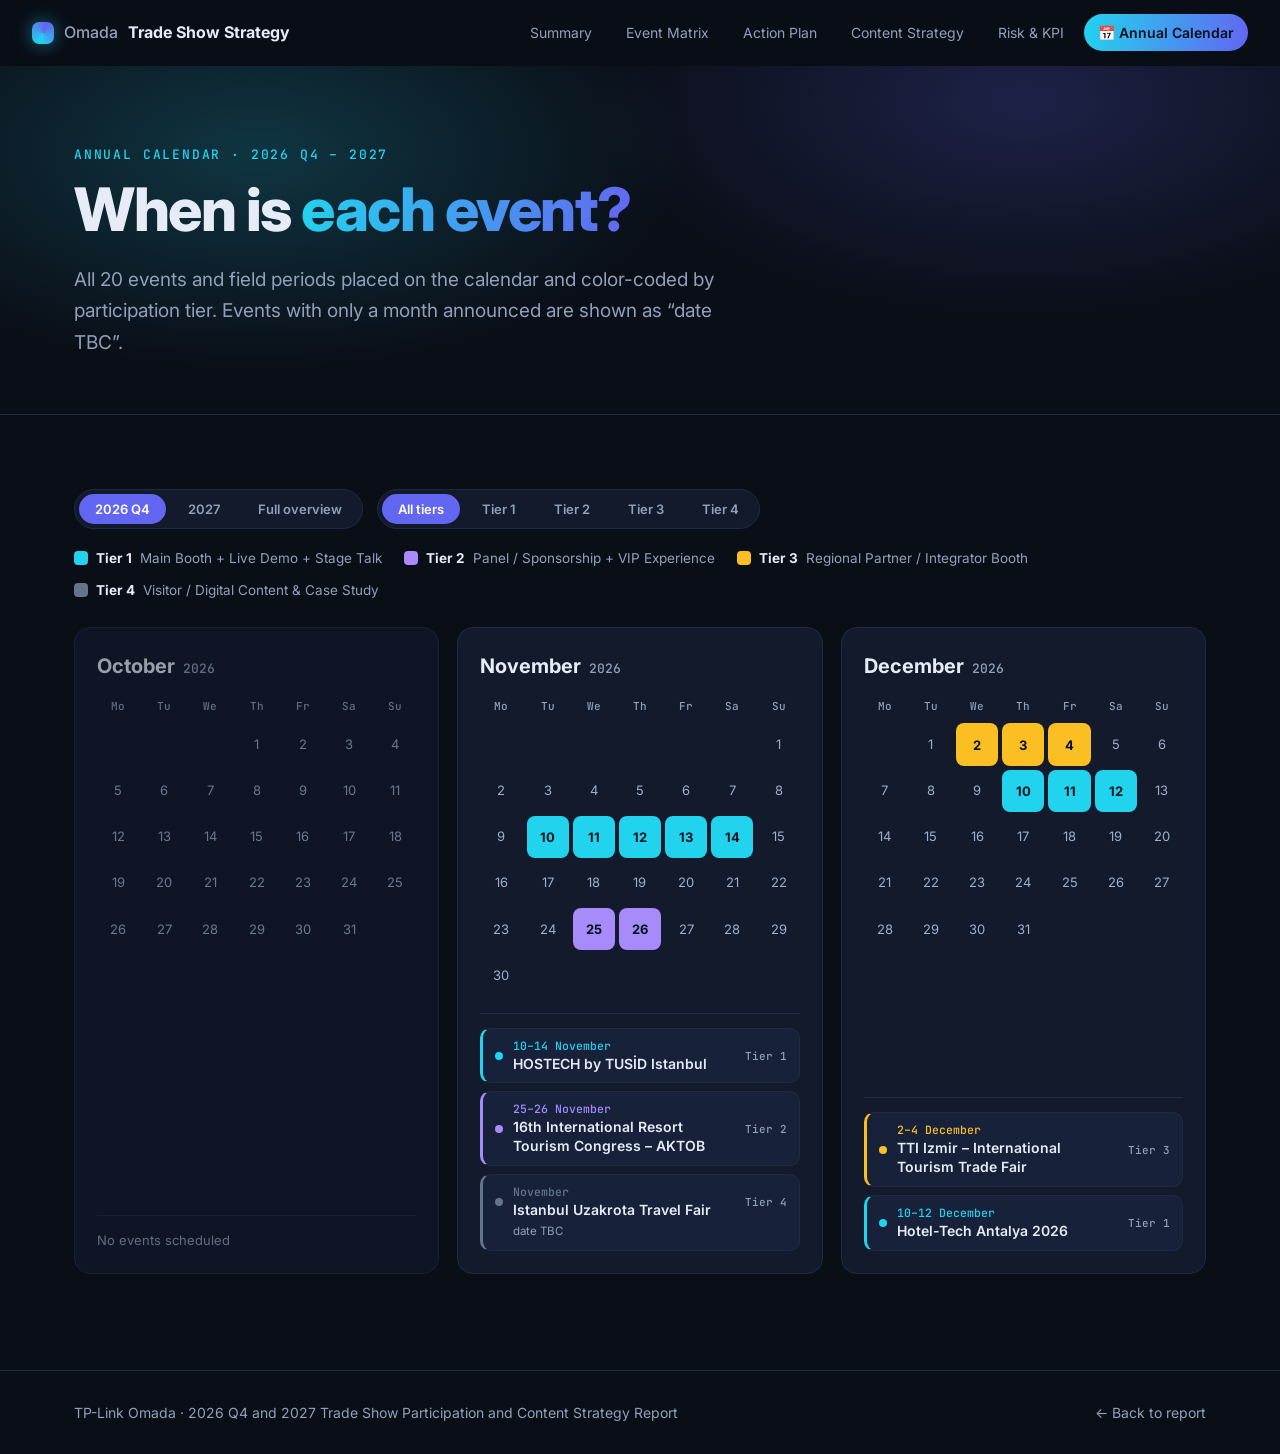
==== calendar.html @ c089c8c1 "Translate site to English and add color-coded annual calendar page Co-Authored-By: Claude Sonnet 5.5" ====
<!doctype html>
<html lang="en">
<head>
<meta charset="utf-8">
<meta name="viewport" content="width=device-width, initial-scale=1">
<title>Annual Calendar | TP-Link Omada Trade Show Strategy</title>
<meta name="description" content="Annual calendar of 2026 Q4 and 2027 tourism, hospitality and technology trade shows, color-coded by participation tier.">
<meta name="theme-color" content="#0a0e17">
<link rel="icon" href="data:image/svg+xml,<svg xmlns='http://www.w3.org/2000/svg' viewBox='0 0 32 32'><rect width='32' height='32' rx='8' fill='%2307111f'/><path d='M7 12a13 13 0 0 1 18 0M10 16a8 8 0 0 1 12 0M13 20a3 3 0 0 1 6 0' stroke='%2322d3ee' stroke-width='2.4' fill='none' stroke-linecap='round'/><circle cx='16' cy='24' r='1.8' fill='%2322d3ee'/></svg>">
<link rel="preconnect" href="https://fonts.googleapis.com">
<link rel="preconnect" href="https://fonts.gstatic.com" crossorigin>
<link href="https://fonts.googleapis.com/css2?family=Inter:wght@400;500;600;700;800&family=JetBrains+Mono:wght@500&display=swap" rel="stylesheet">
<link rel="stylesheet" href="styles.css">
</head>
<body>
<div class="progress" id="progress"></div>
<header class="nav" id="nav">
  <a class="brand" href="index.html"><span class="brand-mark"></span>Omada <b>Trade Show Strategy</b></a>
  <button class="nav-toggle" id="navToggle" aria-label="Menu">☰</button>
  <nav id="navLinks">
    <a href="index.html#summary">Summary</a>
    <a href="index.html#matrix">Event Matrix</a>
    <a href="index.html#plans">Action Plan</a>
    <a href="index.html#content">Content Strategy</a>
    <a href="index.html#risk">Risk &amp; KPI</a>
    <a href="calendar.html" class="nav-cal active">📅 Annual Calendar</a>
  </nav>
</header>

<main id="top">
<section class="hero small">
  <div class="hero-glow"></div>
  <div class="wrap">
    <p class="eyebrow">Annual Calendar · 2026 Q4 – 2027</p>
    <h1>When is <span class="grad">each event?</span></h1>
    <p class="lead">All 20 events and field periods placed on the calendar and color-coded by participation tier. Events with only a month announced are shown as “date TBC”.</p>
  </div>
</section>

<section class="sec cal-sec">
  <div class="wrap">
    <div class="toolbar">
      <div class="chips" id="periodFilter">
        <button class="chip active" data-period="q4">2026 Q4</button>
        <button class="chip" data-period="2027">2027</button>
        <button class="chip" data-period="all">Full overview</button>
      </div>
      <div class="chips" id="calTier">
        <button class="chip active" data-tier="all">All tiers</button>
        <button class="chip c1" data-tier="1">Tier 1</button>
        <button class="chip c2" data-tier="2">Tier 2</button>
        <button class="chip c3" data-tier="3">Tier 3</button>
        <button class="chip c4" data-tier="4">Tier 4</button>
      </div>
    </div>

    <div class="legend" id="legend"></div>

    <div class="months" id="months"></div>
  </div>
</section>
</main>

<div class="modal" id="modal" hidden>
  <div class="modal-box" role="dialog" aria-modal="true" aria-labelledby="mTitle">
    <button class="modal-x" id="modalX" aria-label="Close">✕</button>
    <div id="modalBody"></div>
  </div>
</div>

<footer class="foot">
  <div class="wrap">
    <span>TP-Link Omada · 2026 Q4 and 2027 Trade Show Participation and Content Strategy Report</span>
    <a href="index.html">← Back to report</a>
  </div>
</footer>
<script src="events.js"></script>
<script src="calendar.js"></script>
</body>
</html>
---- styles.css ----
:root{
  --bg:#0a0e17; --bg2:#0e1422; --panel:#121a2b; --panel2:#17213a; --line:#1f2b45;
  --text:#e6ecf7; --muted:#92a0ba; --accent:#22d3ee; --accent2:#6366f1;
  --t1:#22d3ee; --t2:#a78bfa; --t3:#fbbf24; --t4:#64748b;
  --r:16px;
}
*{box-sizing:border-box;margin:0;padding:0}
html{scroll-behavior:smooth;scroll-padding-top:72px}
body{background:var(--bg);color:var(--text);font:16px/1.65 Inter,system-ui,sans-serif;-webkit-font-smoothing:antialiased}
a{color:inherit;text-decoration:none}
.wrap{max-width:1180px;margin:0 auto;padding:0 24px}
.progress{position:fixed;top:0;left:0;height:3px;width:0;background:linear-gradient(90deg,var(--accent),var(--accent2));z-index:100}

/* nav */
.nav{position:sticky;top:0;z-index:50;display:flex;align-items:center;justify-content:space-between;padding:14px 32px;background:rgba(10,14,23,.72);backdrop-filter:blur(14px);border-bottom:1px solid transparent;transition:.2s}
.nav.scrolled{border-color:var(--line)}
.brand{display:flex;align-items:center;gap:10px;font-weight:500;color:var(--muted)}
.brand b{color:var(--text)}
.brand-mark{width:22px;height:22px;border-radius:7px;background:conic-gradient(from 200deg,var(--accent),var(--accent2),var(--accent));box-shadow:0 0 18px rgba(34,211,238,.5)}
nav{display:flex;gap:6px}
nav a{padding:7px 14px;border-radius:999px;font-size:14px;color:var(--muted);transition:.15s}
nav a:hover{color:var(--text);background:var(--panel)}
.nav-toggle{display:none;background:none;border:1px solid var(--line);color:var(--text);border-radius:10px;padding:6px 12px;font-size:18px}

/* hero */
.hero{position:relative;overflow:hidden;padding:110px 0 90px;border-bottom:1px solid var(--line)}
.hero-glow{position:absolute;inset:-20% -10% auto;height:520px;background:radial-gradient(40% 60% at 25% 30%,rgba(34,211,238,.20),transparent 70%),radial-gradient(40% 60% at 75% 20%,rgba(99,102,241,.22),transparent 70%);pointer-events:none}
.hero .wrap{position:relative}
.eyebrow{font:500 13px 'JetBrains Mono',monospace;letter-spacing:.14em;text-transform:uppercase;color:var(--accent);margin-bottom:14px}
h1{font-size:clamp(32px,5.4vw,60px);line-height:1.08;font-weight:800;letter-spacing:-.025em;max-width:960px}
.grad{background:linear-gradient(100deg,var(--accent),var(--accent2));-webkit-background-clip:text;background-clip:text;color:transparent}
.lead{margin-top:22px;max-width:680px;font-size:19px;color:var(--muted)}
.stats{display:grid;grid-template-columns:repeat(4,1fr);gap:14px;margin:48px 0 36px;max-width:820px}
.stat{background:linear-gradient(180deg,var(--panel),var(--bg2));border:1px solid var(--line);border-radius:var(--r);padding:20px}
.stat .num{display:block;font-size:40px;font-weight:800;line-height:1;color:var(--text)}
.stat span:last-child{font-size:13px;color:var(--muted)}
.cta{display:flex;gap:12px;flex-wrap:wrap}
.btn{padding:12px 22px;border-radius:12px;border:1px solid var(--line);background:var(--panel);font-weight:600;font-size:15px;transition:.15s}
.btn:hover{border-color:var(--accent);transform:translateY(-1px)}
.btn.primary{background:linear-gradient(100deg,var(--accent),var(--accent2));border:0;color:#04101a}

/* sections */
.sec{padding:96px 0}
.sec.alt{background:var(--bg2);border-block:1px solid var(--line)}
h2{font-size:clamp(26px,3.6vw,40px);line-height:1.15;font-weight:800;letter-spacing:-.02em;margin-bottom:26px;max-width:860px}
.sub{font-size:22px;font-weight:700;margin:56px 0 16px;display:flex;align-items:center;gap:10px;flex-wrap:wrap}
.sub small{font-size:13px;font-weight:500;color:var(--muted);padding:3px 10px;border:1px solid var(--line);border-radius:999px}
.dot{width:12px;height:12px;border-radius:50%}
.d1{background:var(--t1);box-shadow:0 0 12px var(--t1)}.d2{background:var(--t2);box-shadow:0 0 12px var(--t2)}.d3{background:var(--t3);box-shadow:0 0 12px var(--t3)}
.mini{margin:34px 0 14px;color:var(--muted);font:500 13px 'JetBrains Mono',monospace;text-transform:uppercase;letter-spacing:.1em}
.prose{color:#c3cde0;max-width:760px;margin-bottom:18px}
.prose strong{color:var(--text)}
.two{display:grid;grid-template-columns:1fr 1fr;gap:32px;margin-bottom:44px}
.two .prose{max-width:none;margin:0}

/* tiers */
.tiers{display:grid;grid-template-columns:repeat(4,1fr);gap:16px}
.tier{position:relative;background:var(--panel);border:1px solid var(--line);border-radius:var(--r);padding:24px;overflow:hidden;transition:.2s}
.tier:hover{transform:translateY(-4px);border-color:var(--c)}
.tier::before{content:"";position:absolute;inset:0 0 auto;height:3px;background:var(--c)}
.t1{--c:var(--t1)}.t2{--c:var(--t2)}.t3{--c:var(--t3)}.t4{--c:var(--t4)}
.tag{display:inline-block;font:500 12px 'JetBrains Mono',monospace;color:var(--c);border:1px solid var(--c);border-radius:999px;padding:2px 10px;margin-bottom:12px}
.tier h3{font-size:17px;line-height:1.3;margin-bottom:10px}
.tier p{font-size:14px;color:var(--muted);margin-bottom:14px}
.tier ul{list-style:none;font-size:13.5px;border-top:1px solid var(--line);padding-top:12px}
.tier li{padding:3px 0 3px 16px;position:relative}
.tier li::before{content:"";position:absolute;left:0;top:11px;width:6px;height:6px;border-radius:50%;background:var(--c)}

/* matrix */
.toolbar{display:flex;gap:14px;flex-wrap:wrap;align-items:center;margin:26px 0 12px}
.chips{display:flex;gap:6px;padding:4px;background:var(--panel);border:1px solid var(--line);border-radius:999px}
.chip{background:none;border:0;color:var(--muted);padding:7px 16px;border-radius:999px;font:600 13px Inter;cursor:pointer;transition:.15s}
.chip:hover{color:var(--text)}
.chip.active{background:var(--accent2);color:#fff}
#search{flex:1;min-width:220px;background:var(--panel);border:1px solid var(--line);color:var(--text);padding:11px 18px;border-radius:999px;font:15px Inter;outline:none}
#search:focus{border-color:var(--accent)}
.count{font-size:13px;color:var(--muted);margin-bottom:18px}
.timeline{position:relative;display:grid;gap:14px;padding-left:22px}
.timeline::before{content:"";position:absolute;left:5px;top:6px;bottom:6px;width:2px;background:linear-gradient(var(--accent),var(--accent2),transparent)}
.event{position:relative;display:grid;grid-template-columns:200px 1fr;gap:24px;background:var(--panel);border:1px solid var(--line);border-left:3px solid var(--c);border-radius:var(--r);padding:22px 24px;transition:.2s}
.event::before{content:"";position:absolute;left:-26px;top:28px;width:10px;height:10px;border-radius:50%;background:var(--c);box-shadow:0 0 0 4px var(--bg2)}
.event:hover{background:var(--panel2);transform:translateX(3px)}
.when span{display:block;font-weight:700;font-size:15px}
.when em{display:inline-block;margin-top:6px;font-style:normal;font-size:12px;color:var(--muted);border:1px solid var(--line);border-radius:6px;padding:1px 8px}
.head{display:flex;justify-content:space-between;gap:14px;align-items:flex-start}
.head h4{font-size:18px;line-height:1.3}
.badge{flex:none;font:500 12px 'JetBrains Mono',monospace;padding:3px 11px;border-radius:999px;color:#06121c;background:var(--c)}
.loc{font-size:13px;color:var(--muted);margin:2px 0 14px}
dl{display:grid;grid-template-columns:1fr 1fr;gap:14px 24px}
dl .wide{grid-column:1/-1}
dt{font:500 11px 'JetBrains Mono',monospace;text-transform:uppercase;letter-spacing:.08em;color:var(--muted);margin-bottom:3px}
dd{font-size:14.5px;color:#d3dbea}
.fit{display:inline-block;font-weight:700;font-size:12px;padding:1px 9px;border-radius:6px;margin-right:4px}
.fit.vh{background:rgba(34,197,94,.16);color:#4ade80}.fit.h{background:rgba(34,211,238,.15);color:#22d3ee}.fit.mh{background:rgba(99,102,241,.2);color:#a5b4fc}.fit.m{background:rgba(251,191,36,.15);color:#fbbf24}.fit.l{background:rgba(248,113,113,.15);color:#f87171}
.empty{padding:40px;text-align:center;color:var(--muted)}

/* cards */
.cards{display:grid;grid-template-columns:repeat(auto-fill,minmax(320px,1fr));gap:16px;margin-top:8px}
.cards.two-col{grid-template-columns:repeat(2,1fr)}
.cards.three{grid-template-columns:repeat(3,1fr)}
.card{position:relative;background:var(--panel);border:1px solid var(--line);border-radius:var(--r);padding:26px;transition:.2s}
.card:hover{border-color:#34456b;transform:translateY(-3px)}
.card h4{font-size:18px;line-height:1.3;margin-bottom:4px}
.card p{font-size:15px;color:#b6c2d9;margin-top:10px}
.card .meta{font:500 12px 'JetBrains Mono',monospace;color:var(--accent)}
.card .big{position:absolute;right:20px;top:14px;font-size:44px;font-weight:800;color:rgba(255,255,255,.05)}
.card .frac{font:500 12px 'JetBrains Mono',monospace;color:var(--accent2);background:rgba(99,102,241,.15);padding:2px 10px;border-radius:999px;display:inline-block;margin-bottom:10px}
.card.wide{margin-top:16px}
.card.accent{border-top:3px solid var(--t3)}
.card.warn{border-top:3px solid #f87171}
blockquote{margin-top:14px;padding:12px 16px;border-left:3px solid var(--t2);background:rgba(167,139,250,.08);border-radius:0 10px 10px 0;font-style:italic;color:#d9d0f7;font-size:14.5px}
.kpi{padding:12px 0;border-top:1px solid var(--line)}.kpi:first-of-type{margin-top:14px}
.kpi b{display:block;font:500 11px 'JetBrains Mono',monospace;text-transform:uppercase;letter-spacing:.1em;color:var(--accent);margin-bottom:2px}
.callout{background:linear-gradient(135deg,rgba(34,211,238,.1),rgba(99,102,241,.12));border:1px solid var(--line);border-radius:var(--r);padding:28px 30px}
.callout p{max-width:760px;color:#c3cde0}
.motto{display:block;margin-top:14px;font-size:clamp(20px,2.6vw,28px);background:linear-gradient(100deg,var(--accent),var(--accent2));-webkit-background-clip:text;background-clip:text;color:transparent}

/* post */
.post{margin-top:10px;background:#0b1220;border:1px solid var(--line);border-radius:var(--r);overflow:hidden}
.post-head{display:flex;justify-content:space-between;align-items:center;padding:12px 18px;background:var(--panel);font:500 12px 'JetBrains Mono',monospace;color:var(--muted);border-bottom:1px solid var(--line)}
.post>div,.post>p:not(.post-head){padding:22px 24px}
.post p{margin-bottom:14px;color:#cbd5e6}
.post .hash{color:var(--accent);margin:0}
.post.code>p:not(.post-head){font:13.5px/1.7 'JetBrains Mono',monospace;color:#a9c1e8}
.copy{background:var(--accent2);color:#fff;border:0;border-radius:8px;padding:6px 14px;font:600 12px Inter;cursor:pointer}
.copy:hover{filter:brightness(1.15)}

/* flow */
.flow{display:grid;grid-template-columns:repeat(3,1fr);gap:16px;counter-reset:s}
.step{position:relative;background:var(--panel);border:1px solid var(--line);border-radius:var(--r);padding:26px}
.step span{display:grid;place-items:center;width:34px;height:34px;border-radius:10px;background:linear-gradient(135deg,var(--accent),var(--accent2));color:#04101a;font-weight:800;margin-bottom:14px}
.step h4{font-size:16.5px;line-height:1.35;margin-bottom:8px}
.step p{font-size:14.5px;color:#b6c2d9}
.step:not(:last-child)::after{content:"→";position:absolute;right:-14px;top:30px;z-index:2;color:var(--accent);font-size:20px}

.sources{display:grid;grid-template-columns:1fr 1fr;gap:10px 32px;list-style:none;counter-reset:n;margin-top:10px}
.sources li{counter-increment:n;position:relative;padding:12px 14px 12px 50px;background:var(--panel);border:1px solid var(--line);border-radius:12px;font-size:14.5px;color:#c3cde0}
.sources li::before{content:counter(n,decimal-leading-zero);position:absolute;left:14px;top:12px;font:500 13px 'JetBrains Mono',monospace;color:var(--accent)}
.foot{padding:30px 0;border-top:1px solid var(--line);font-size:14px;color:var(--muted)}
.foot .wrap{display:flex;justify-content:space-between;gap:16px;flex-wrap:wrap}
.foot a:hover{color:var(--accent)}

.reveal{opacity:0;transform:translateY(18px);transition:opacity .6s,transform .6s}
.reveal.in{opacity:1;transform:none}

@media (max-width:1000px){
  .tiers{grid-template-columns:repeat(2,1fr)}
  .flow,.cards.three{grid-template-columns:1fr}
  .step:not(:last-child)::after{display:none}
  .two,.cards.two-col,.sources{grid-template-columns:1fr}
}
@media (max-width:720px){
  .nav{padding:12px 18px}
  .nav-toggle{display:block}
  nav{display:none;position:absolute;top:100%;left:0;right:0;flex-direction:column;background:var(--bg);padding:12px 18px;border-bottom:1px solid var(--line)}
  nav.open{display:flex}
  .hero{padding:70px 0 60px}
  .sec{padding:64px 0}
  .stats{grid-template-columns:1fr 1fr}
  .tiers{grid-template-columns:1fr}
  .event{grid-template-columns:1fr;gap:10px}
  dl{grid-template-columns:1fr}
  .head{flex-direction:column}
  .cards{grid-template-columns:1fr}
}
@media (prefers-reduced-motion:reduce){*{animation:none!important;transition:none!important}.reveal{opacity:1;transform:none}html{scroll-behavior:auto}}

/* ---- English version additions ---- */
nav a.nav-cal{color:#04101a;background:linear-gradient(100deg,var(--accent),var(--accent2));font-weight:600}
nav a.nav-cal:hover{color:#04101a;filter:brightness(1.1)}
a.inline{color:var(--accent);border-bottom:1px solid rgba(34,211,238,.4)}
.hero.small{padding:80px 0 56px}
.cal-sec{padding-top:48px}
.legend{display:flex;flex-wrap:wrap;gap:10px 22px;margin:18px 0 26px;font-size:13.5px;color:var(--muted)}
.lg{display:inline-flex;align-items:center;gap:8px}
.lg i{width:14px;height:14px;border-radius:4px;background:var(--c)}
.lg b{color:var(--text)}
.months{display:grid;grid-template-columns:repeat(auto-fill,minmax(340px,1fr));gap:18px}
.month{background:var(--panel);border:1px solid var(--line);border-radius:var(--r);padding:22px;display:flex;flex-direction:column}
.month.quiet{opacity:.65}
.month h3{font-size:20px;margin-bottom:14px;display:flex;align-items:baseline;gap:8px}
.month h3 small{font:500 13px 'JetBrains Mono',monospace;color:var(--muted)}
.grid{display:grid;grid-template-columns:repeat(7,1fr);gap:4px;margin-bottom:16px}
.grid .dow{font:500 11px 'JetBrains Mono',monospace;color:var(--muted);text-align:center;padding:2px 0 6px}
.grid .day{display:grid;place-items:center;aspect-ratio:1;border-radius:8px;font-size:13px;color:#9fb0cc;border:0;background:none;font-family:inherit}
.grid button.day{background:var(--c);color:#05111c;font-weight:700;cursor:pointer;transition:.15s}
.grid button.day:hover{transform:scale(1.12);box-shadow:0 0 0 2px var(--bg),0 0 0 4px var(--c)}
.evlist{list-style:none;display:grid;gap:8px;margin-top:auto;border-top:1px solid var(--line);padding-top:14px}
.evlist .none{font-size:13px;color:var(--muted)}
.ev{width:100%;text-align:left;display:grid;grid-template-columns:auto 1fr auto;column-gap:10px;row-gap:2px;align-items:center;background:var(--panel2);border:1px solid var(--line);border-left:3px solid var(--c);border-radius:10px;padding:9px 12px;color:var(--text);font:inherit;cursor:pointer;transition:.15s}
.ev:hover{border-color:var(--c);transform:translateX(2px)}
.ev .dot{width:8px;height:8px;border-radius:50%;background:var(--c);box-shadow:none}
.ev-d{grid-column:2;font:500 11.5px 'JetBrains Mono',monospace;color:var(--c)}
.ev-t{grid-column:3;grid-row:1/3;font:500 11px 'JetBrains Mono',monospace;color:var(--muted)}
.ev-n{grid-column:2;font-size:14px;font-weight:600;line-height:1.35}
.tbc{grid-column:2;font-style:normal;font-size:11.5px;color:var(--muted)}
.ev .dot{grid-row:1/3}
.badge.b1{--c:var(--t1)}.badge.b2{--c:var(--t2)}.badge.b3{--c:var(--t3)}.badge.b4{--c:var(--t4)}
.chip.c1.active{background:var(--t1);color:#04101a}.chip.c2.active{background:var(--t2);color:#120a2a}.chip.c3.active{background:var(--t3);color:#201500}.chip.c4.active{background:var(--t4);color:#fff}
.modal{position:fixed;inset:0;z-index:200;display:grid;place-items:center;padding:20px;background:rgba(3,6,12,.72);backdrop-filter:blur(6px)}
.modal[hidden]{display:none}
.modal-box{position:relative;width:min(640px,100%);max-height:90vh;overflow:auto;background:var(--panel);border:1px solid var(--line);border-radius:20px;padding:32px}
.modal-box h3{font-size:24px;line-height:1.25;margin:14px 0 6px}
.modal-box dl{grid-template-columns:1fr;margin-top:18px}
.modal-x{position:absolute;right:16px;top:14px;width:34px;height:34px;border-radius:10px;border:1px solid var(--line);background:var(--panel2);color:var(--text);cursor:pointer}
@media (max-width:720px){.months{grid-template-columns:1fr}.month{padding:18px}.hero.small{padding:56px 0 40px}}
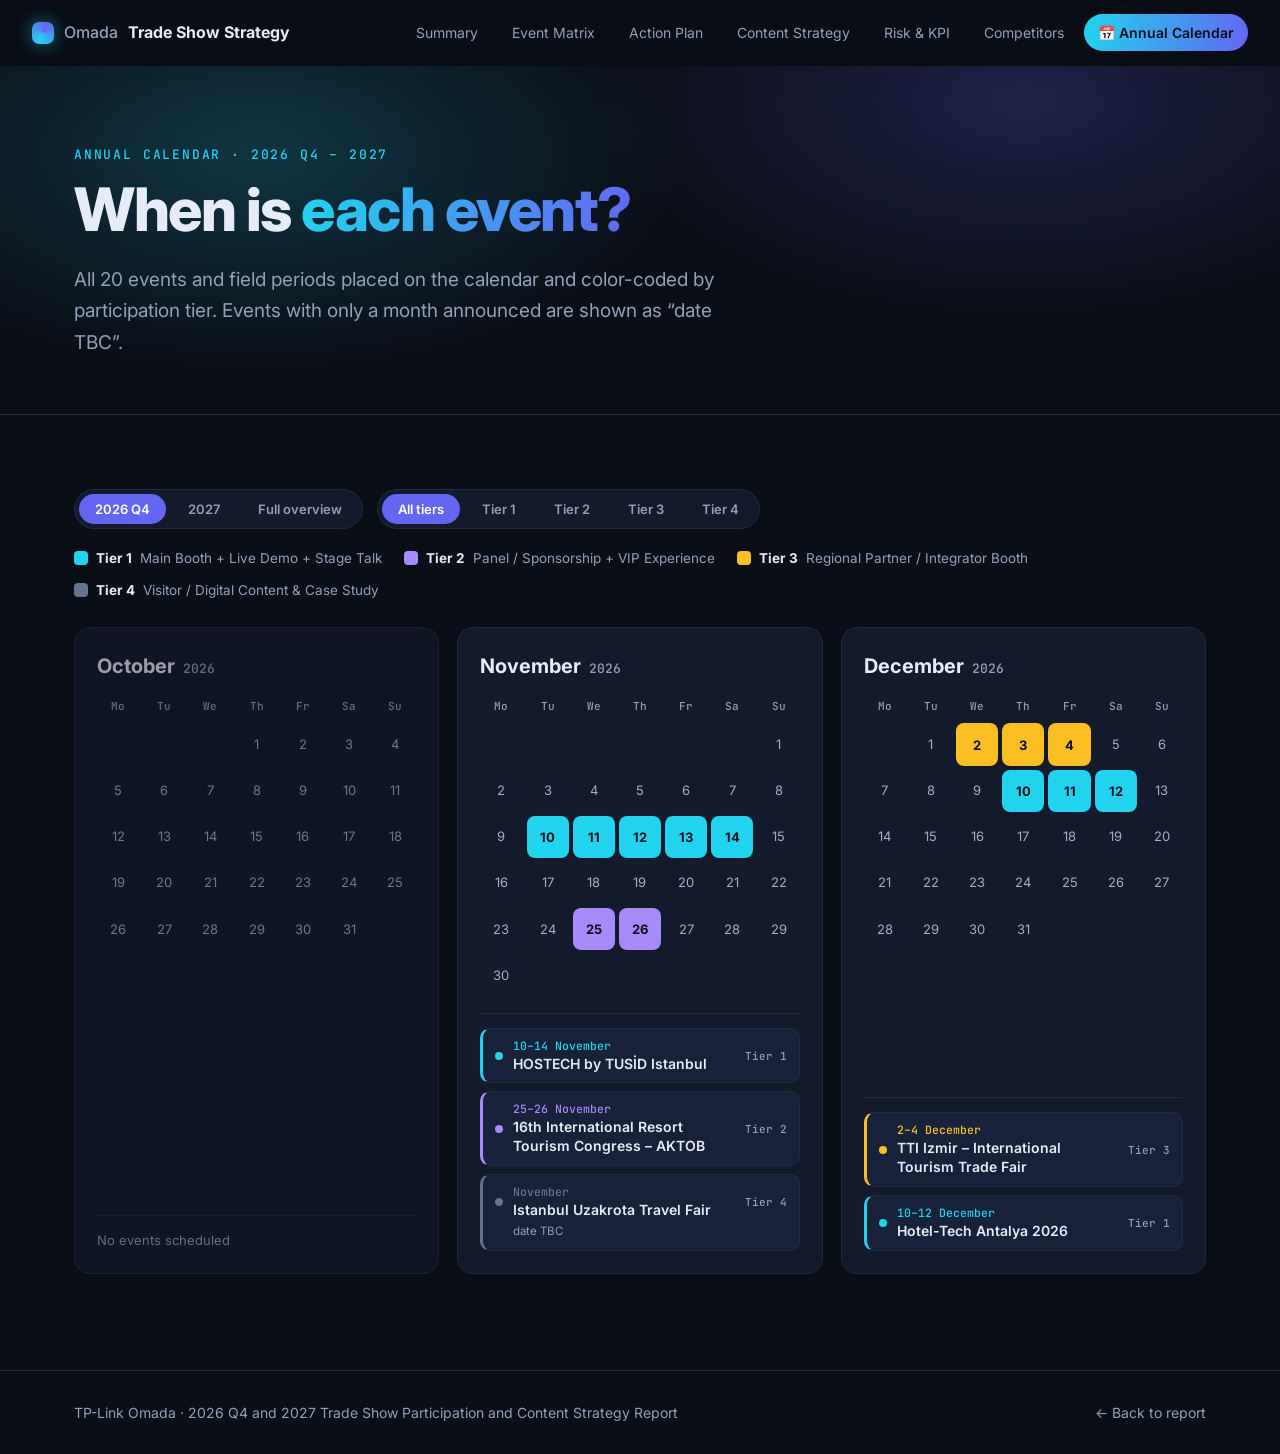
==== commit aa7d57d5: "Add competitor and ecosystem analysis page, mark site noindex Co-Authored-By: Claude Sonnet 5.5 <nor" ====
--- a/calendar.html
+++ b/calendar.html
@@ -5,6 +5,7 @@
 <meta name="viewport" content="width=device-width, initial-scale=1">
 <title>Annual Calendar | TP-Link Omada Trade Show Strategy</title>
 <meta name="description" content="Annual calendar of 2026 Q4 and 2027 tourism, hospitality and technology trade shows, color-coded by participation tier.">
+<meta name="robots" content="noindex, nofollow">
 <meta name="theme-color" content="#0a0e17">
 <link rel="icon" href="data:image/svg+xml,<svg xmlns='http://www.w3.org/2000/svg' viewBox='0 0 32 32'><rect width='32' height='32' rx='8' fill='%2307111f'/><path d='M7 12a13 13 0 0 1 18 0M10 16a8 8 0 0 1 12 0M13 20a3 3 0 0 1 6 0' stroke='%2322d3ee' stroke-width='2.4' fill='none' stroke-linecap='round'/><circle cx='16' cy='24' r='1.8' fill='%2322d3ee'/></svg>">
 <link rel="preconnect" href="https://fonts.googleapis.com">
@@ -23,6 +24,7 @@
     <a href="index.html#plans">Action Plan</a>
     <a href="index.html#content">Content Strategy</a>
     <a href="index.html#risk">Risk &amp; KPI</a>
+    <a href="competitors.html">Competitors</a>
     <a href="calendar.html" class="nav-cal active">📅 Annual Calendar</a>
   </nav>
 </header>
--- a/styles.css
+++ b/styles.css
@@ -204,3 +204,38 @@
 .modal-box dl{grid-template-columns:1fr;margin-top:18px}
 .modal-x{position:absolute;right:16px;top:14px;width:34px;height:34px;border-radius:10px;border:1px solid var(--line);background:var(--panel2);color:var(--text);cursor:pointer}
 @media (max-width:720px){.months{grid-template-columns:1fr}.month{padding:18px}.hero.small{padding:56px 0 40px}}
+
+/* ---- competitors page ---- */
+nav a.active-link{color:var(--text);background:var(--panel)}
+.internal{background:rgba(248,113,113,.08);border:1px solid rgba(248,113,113,.35);color:#fecaca;border-radius:12px;padding:14px 18px;font-size:14.5px;margin-bottom:36px}
+.internal b{color:#fca5a5}
+.tier.g1{--c:#f87171}.tier.g2{--c:var(--t1)}.tier.g3{--c:var(--t3)}.tier.g4{--c:#4ade80}
+.h2s{font:500 13px 'JetBrains Mono',monospace;color:var(--muted);margin-left:8px}
+.comp-list{display:grid;gap:14px}
+.comp{background:var(--panel);border:1px solid var(--line);border-left:3px solid var(--c);border-radius:var(--r);padding:22px 24px}
+.comp-head{display:flex;justify-content:space-between;gap:16px;flex-wrap:wrap;margin-bottom:14px}
+.comp-head h4{font-size:18px}
+.comp-tags{display:flex;gap:8px;flex-wrap:wrap;align-items:flex-start}
+.int{font:600 12px Inter;padding:3px 11px;border-radius:999px}
+.int.vh{background:rgba(248,113,113,.18);color:#fca5a5}.int.h{background:rgba(251,146,60,.18);color:#fdba74}.int.mh{background:rgba(251,191,36,.16);color:#fcd34d}.int.m{background:rgba(250,204,21,.12);color:#fde68a}.int.l,.int.vl{background:rgba(100,116,139,.2);color:#cbd5e1}
+.comp-grid{display:grid;grid-template-columns:1fr 1fr;gap:18px 28px;margin-bottom:12px}
+.comp-grid dt{display:block}
+.pills{display:flex;flex-wrap:wrap;gap:6px;margin:6px 0 12px}
+.pill{font-size:13px;padding:4px 11px;border-radius:8px;background:var(--panel2);border:1px solid var(--line);color:#d3dbea}
+.pills.rival .pill{background:rgba(248,113,113,.08);border-color:rgba(248,113,113,.28);color:#fecaca}
+.pill.ally{background:rgba(74,222,128,.08);border-color:rgba(74,222,128,.3);color:#bbf7d0}
+.form,.take{font-size:14.5px;color:#b6c2d9;margin-top:6px}
+.form b,.take b{color:var(--text)}
+.take{padding:10px 14px;border-left:3px solid var(--accent);background:rgba(34,211,238,.06);border-radius:0 10px 10px 0}
+.mx-wrap{overflow-x:auto;border:1px solid var(--line);border-radius:var(--r);background:var(--panel)}
+.mx{border-collapse:collapse;width:100%;min-width:760px;font-size:14px}
+.mx th,.mx td{padding:11px 12px;text-align:center;border-bottom:1px solid var(--line)}
+.mx thead th{font:500 11px 'JetBrains Mono',monospace;text-transform:uppercase;letter-spacing:.06em;color:var(--muted);background:var(--panel2)}
+.mx tbody th{text-align:left;font-weight:600;color:var(--text);white-space:nowrap}
+.mx tbody tr:hover{background:var(--panel2)}
+.mk{display:inline-block;width:14px;height:14px;border-radius:50%;vertical-align:middle}
+.mk.m1{background:#f87171;box-shadow:0 0 10px rgba(248,113,113,.5)}
+.mk.m2{border:2px solid #f87171}
+.eco{display:grid;gap:16px}
+.eco .card{margin:0}
+@media (max-width:1000px){.comp-grid{grid-template-columns:1fr}}
